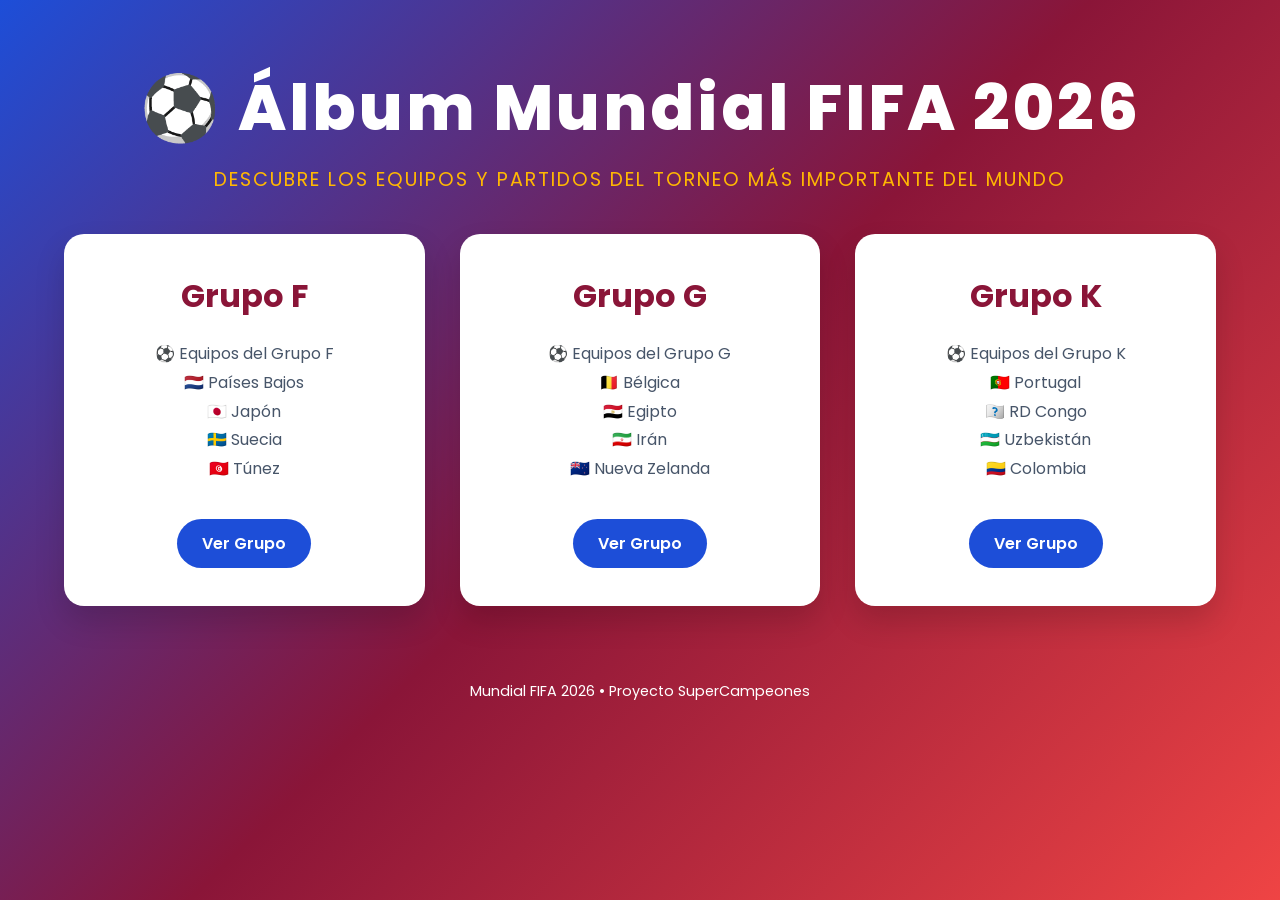
==== index.html @ 411f43a7 "Merge branch 'dev' of https://github.com/Matiazz07/SuperCampeones into dev" ====
<!DOCTYPE html>
<html lang="es">

<head>
    <meta charset="UTF-8">
    <meta name="viewport" content="width=device-width, initial-scale=1.0">
    <title>SuperCampeones - Mundial 2026</title>

    <link rel="preconnect" href="https://fonts.googleapis.com">
    <link rel="preconnect" href="https://fonts.gstatic.com" crossorigin>

    <link href="https://fonts.googleapis.com/css2?family=Poppins:wght@400;600;700;800&display=swap"
        rel="stylesheet">

    <link rel="stylesheet" href="index.css">
</head>

<body>

    <header>

        <h1>⚽ Álbum Mundial FIFA 2026</h1>
        <p>Descubre los equipos y partidos del torneo más importante del mundo</p>

    </header>

    <main class="contenedor">

        <section class="grupos">

            <a href="Grupo_F/paginas/grupoF.html" class="tarjeta">

                <h2>Grupo F</h2>

                <div class="equipos">
                     ⚽ Equipos del Grupo F<br>
                    🇳🇱 Países Bajos <br>
                    🇯🇵 Japón <br>
                    🇸🇪 Suecia <br>
                    🇹🇳 Túnez
                </div>

                <span class="boton">Ver Grupo</span>

            </a>

            <a href="grupo G/paginas/grupoG.html" class="tarjeta">

                <h2>Grupo G</h2>

                <div class="equipos">
                    ⚽ Equipos del Grupo G<br>
                    🇧🇪 Bélgica <br>
                    🇪🇬 Egipto <br>
                    🇮🇷 Irán <br>
                    🇳🇿 Nueva Zelanda
                </div>

                <span class="boton">Ver Grupo</span>

            </a>

            <a href="Grupo K/paginas/grupoK.html" class="tarjeta">

                <h2>Grupo K</h2>

                <div class="equipos">
                    ⚽ Equipos del Grupo K<br>
                    🇵🇹 Portugal <br>
                    🇷🇩 RD Congo <br>
                    🇺🇿 Uzbekistán <br>
                    🇨🇴 Colombia

                </div>

                <span class="boton">Ver Grupo</span>

            </a>

        </section>

    </main>

    <footer>
        Mundial FIFA 2026 • Proyecto SuperCampeones
    </footer>

    <script src="js/script.js"></script>

</body>

</html>
---- index.css ----
*{
    margin:0;
    padding:0;
    box-sizing:border-box;
}

body{
    font-family:'Poppins',sans-serif;
    min-height:100vh;
    background:linear-gradient(
        135deg,
        #1d4ed8 0%,
        #8a1538 50%,
        #ef4444 100%
    );
}

header{
    text-align:center;
    color:white;
    padding:60px 20px 40px;
}

header h1{
    font-size:4rem;
    font-weight:800;
    letter-spacing:3px;
    margin-bottom:10px;
}

header p{
    font-size:1.2rem;
    color:#ffb703;
    text-transform:uppercase;
    letter-spacing:2px;
}

.contenedor{
    width:90%;
    max-width:1200px;
    margin:auto;
    padding-bottom:50px;
}

.grupos{
    display:grid;
    grid-template-columns:repeat(auto-fit,minmax(300px,1fr));
    gap:35px;
}

.tarjeta{
    background:white;
    border-radius:20px;
    padding:35px;
    text-decoration:none;
    color:#0f172a;
    text-align:center;
    transition:0.3s;
    border:3px solid transparent;
    box-shadow:0 15px 30px rgba(0,0,0,.15);
}

.tarjeta:hover{
    transform:translateY(-10px);
    border-color:#ffb703;
}

.tarjeta h2{
    font-size:2rem;
    color:#8a1538;
    margin-bottom:15px;
}

.equipos{
    margin:20px 0;
    color:#475569;
    line-height:1.8;
}

.boton{
    display:inline-block;
    margin-top:15px;
    padding:12px 25px;
    background:#1d4ed8;
    color:white;
    border-radius:30px;
    font-weight:600;
}

footer{
    text-align:center;
    color:white;
    padding:25px;
    font-size:.9rem;
}

@media(max-width:768px){

    header h1{
        font-size:2.5rem;
    }

    .grupos{
        grid-template-columns:1fr;
    }

}
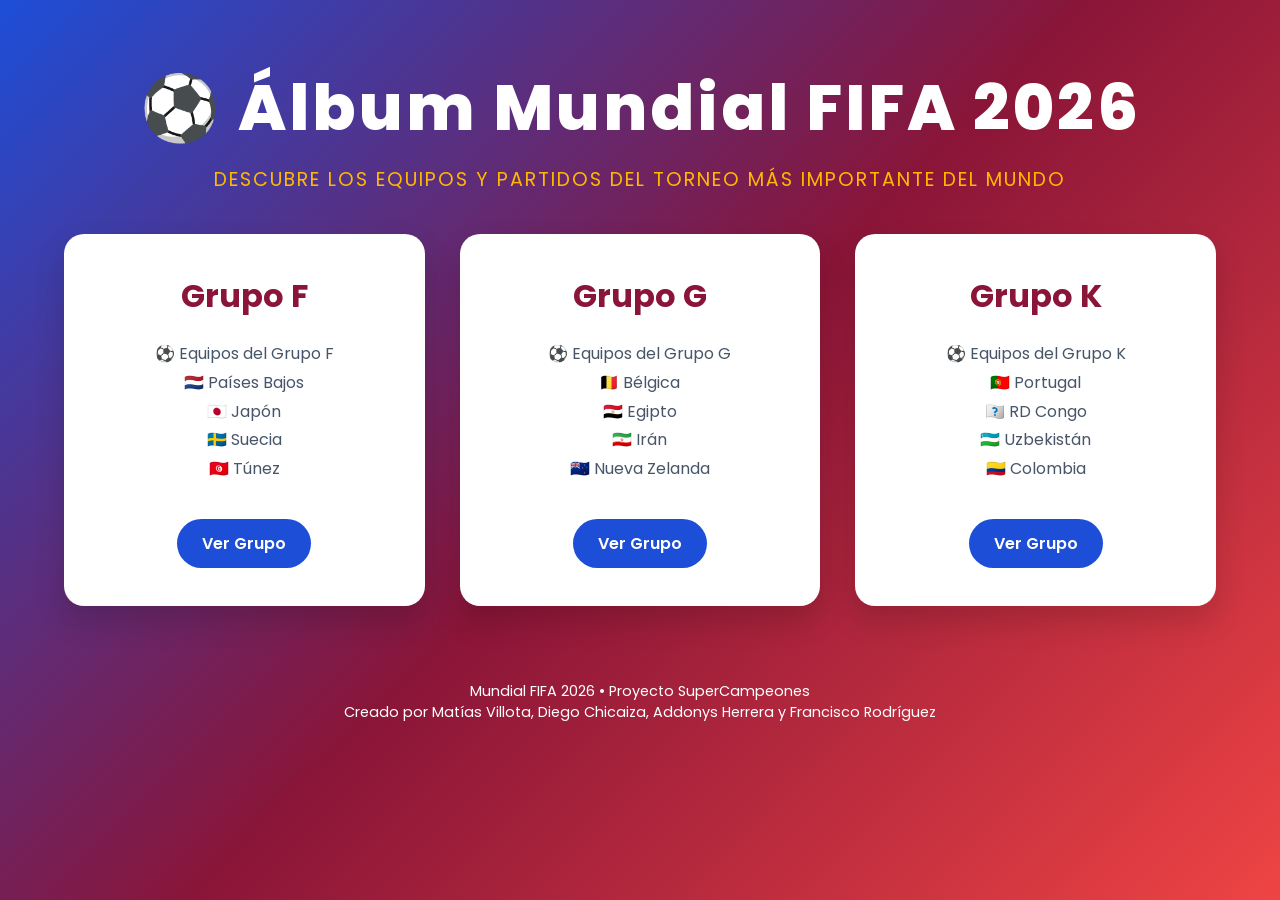
==== commit 2df73d49: "MV: Cambio en los modals" ====
--- a/index.html
+++ b/index.html
@@ -44,7 +44,7 @@
 
             </a>
 
-            <a href="grupo G/paginas/grupoG.html" class="tarjeta">
+            <a href="grupoG/paginas/grupoG.html" class="tarjeta">
 
                 <h2>Grupo G</h2>
 
@@ -82,7 +82,8 @@
     </main>
 
     <footer>
-        Mundial FIFA 2026 • Proyecto SuperCampeones
+        Mundial FIFA 2026 • Proyecto SuperCampeones <br>
+        Creado por Matías Villota, Diego Chicaiza, Addonys Herrera y Francisco Rodríguez
     </footer>
 
     <script src="js/script.js"></script>
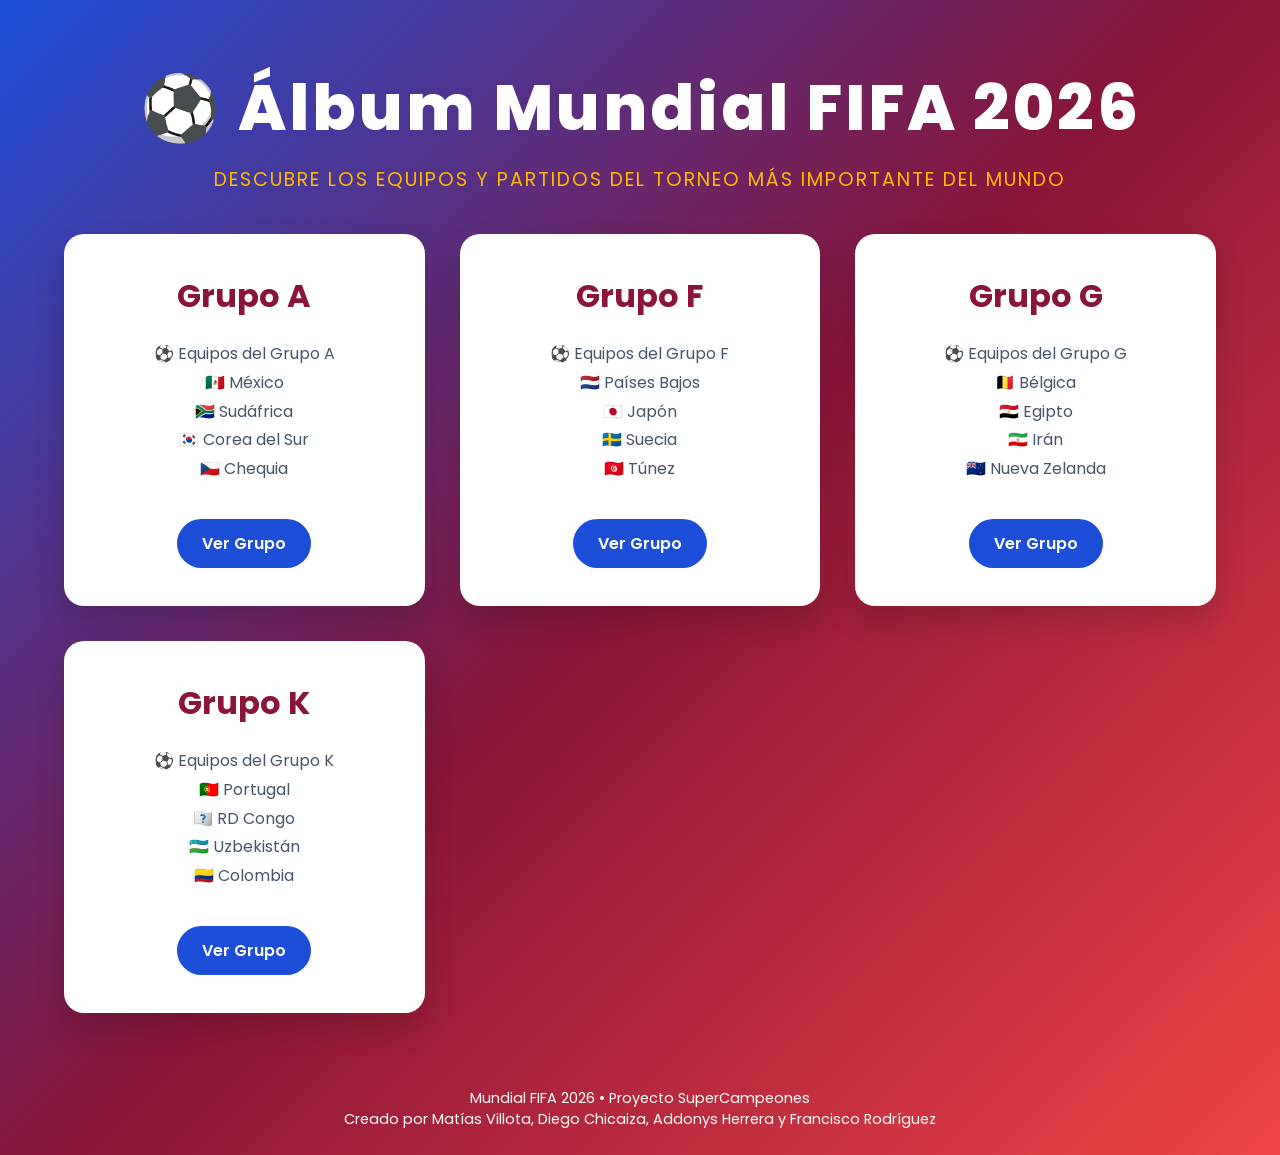
==== commit 23762d0d: "Curiosidades, participaciones y estadistica principales agregados" ====
--- a/index.html
+++ b/index.html
@@ -27,6 +27,22 @@
     <main class="contenedor">
 
         <section class="grupos">
+
+            <a href="grupo_A/paginas/grupoA.html" class="tarjeta">
+
+                <h2>Grupo A</h2>
+
+                <div class="equipos">
+                    ⚽ Equipos del Grupo A<br>
+                    🇲🇽 México <br>
+                    🇿🇦 Sudáfrica <br>
+                    🇰🇷 Corea del Sur <br>
+                    🇨🇿 Chequia
+                </div>
+
+                <span class="boton">Ver Grupo</span>
+
+            </a>
 
             <a href="Grupo_F/paginas/grupoF.html" class="tarjeta">
 
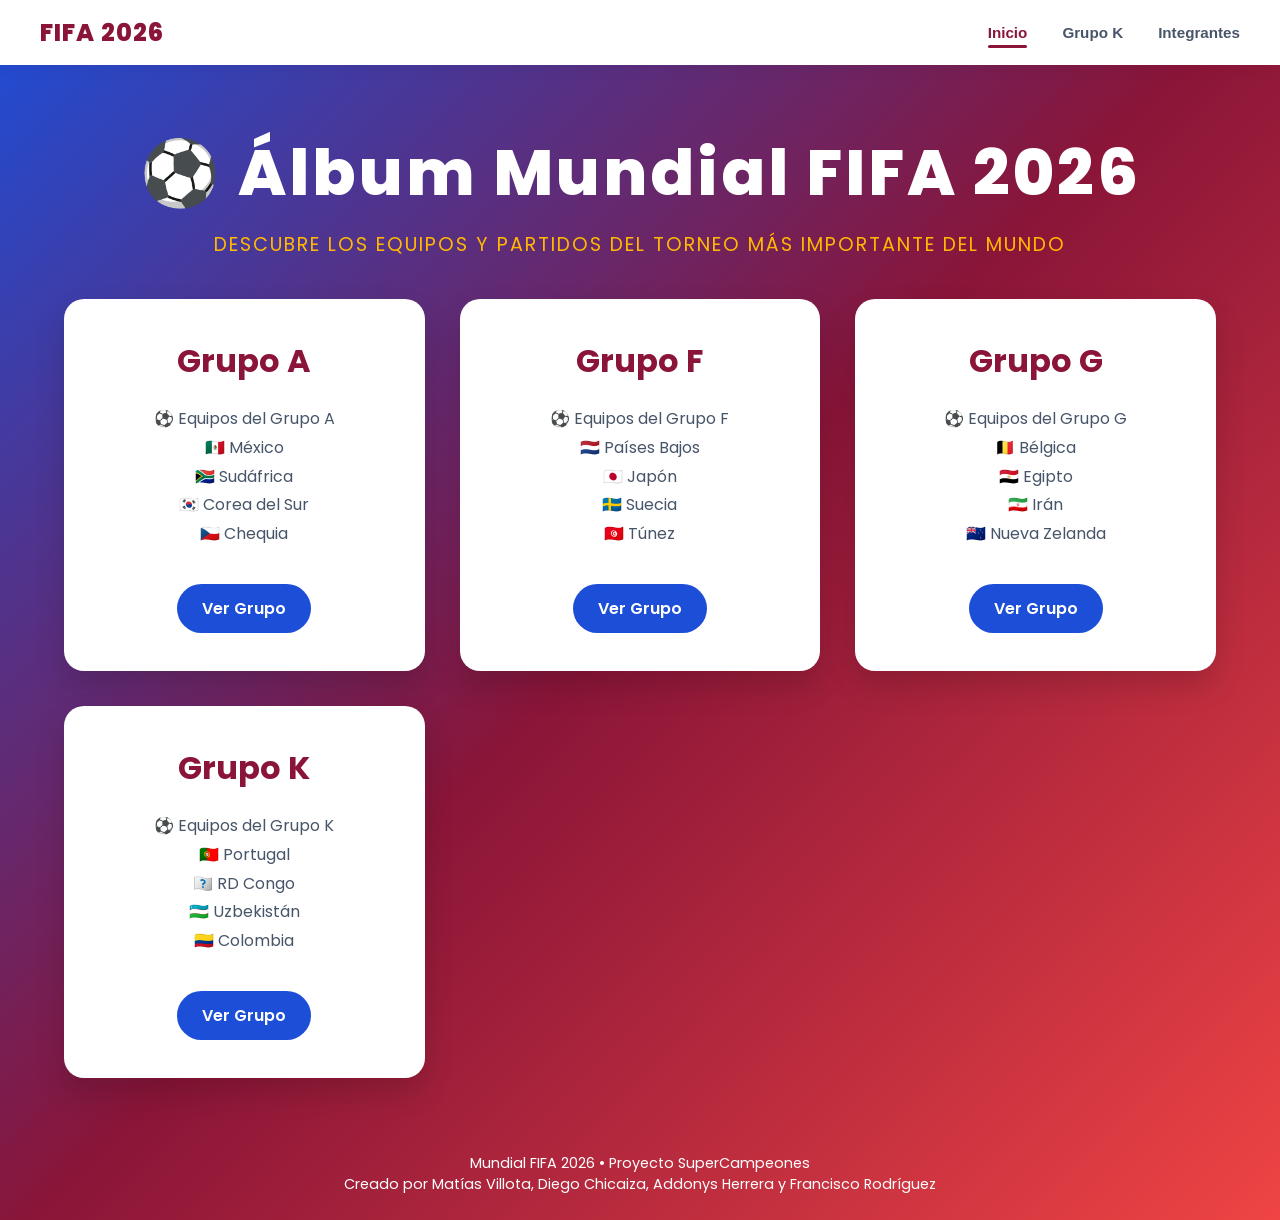
==== commit 191217b9: "MV: Agregar integranteshtml, barra de navegacion y restaurar los htmls borrados" ====
--- a/index.html
+++ b/index.html
@@ -5,33 +5,33 @@
     <meta charset="UTF-8">
     <meta name="viewport" content="width=device-width, initial-scale=1.0">
     <title>SuperCampeones - Mundial 2026</title>
-
     <link rel="preconnect" href="https://fonts.googleapis.com">
     <link rel="preconnect" href="https://fonts.gstatic.com" crossorigin>
-
-    <link href="https://fonts.googleapis.com/css2?family=Poppins:wght@400;600;700;800&display=swap"
-        rel="stylesheet">
-
+    <link href="https://fonts.googleapis.com/css2?family=Poppins:wght@400;600;700;800&display=swap" rel="stylesheet">
     <link rel="stylesheet" href="index.css">
 </head>
 
 <body>
 
+    <nav class="navbar">
+        <a href="index.html" class="navbar-brand">FIFA 2026</a>
+        <ul class="navbar-nav">
+            <li><a href="index.html" class="navbar-link active">Inicio</a></li>
+            <li><a href="Grupo K/paginas/grupoK.html" class="navbar-link">Grupo K</a></li>
+            <li><a href="Grupo K/paginas/integrantes.html" class="navbar-link">Integrantes</a></li>
+        </ul>
+    </nav>
+
     <header>
-
         <h1>⚽ Álbum Mundial FIFA 2026</h1>
         <p>Descubre los equipos y partidos del torneo más importante del mundo</p>
-
     </header>
 
     <main class="contenedor">
-
         <section class="grupos">
 
             <a href="grupo_A/paginas/grupoA.html" class="tarjeta">
-
                 <h2>Grupo A</h2>
-
                 <div class="equipos">
                     ⚽ Equipos del Grupo A<br>
                     🇲🇽 México <br>
@@ -39,31 +39,23 @@
                     🇰🇷 Corea del Sur <br>
                     🇨🇿 Chequia
                 </div>
-
                 <span class="boton">Ver Grupo</span>
-
             </a>
 
             <a href="Grupo_F/paginas/grupoF.html" class="tarjeta">
-
                 <h2>Grupo F</h2>
-
                 <div class="equipos">
-                     ⚽ Equipos del Grupo F<br>
+                    ⚽ Equipos del Grupo F<br>
                     🇳🇱 Países Bajos <br>
                     🇯🇵 Japón <br>
                     🇸🇪 Suecia <br>
                     🇹🇳 Túnez
                 </div>
-
                 <span class="boton">Ver Grupo</span>
-
             </a>
 
             <a href="grupoG/paginas/grupoG.html" class="tarjeta">
-
                 <h2>Grupo G</h2>
-
                 <div class="equipos">
                     ⚽ Equipos del Grupo G<br>
                     🇧🇪 Bélgica <br>
@@ -71,35 +63,27 @@
                     🇮🇷 Irán <br>
                     🇳🇿 Nueva Zelanda
                 </div>
-
                 <span class="boton">Ver Grupo</span>
-
             </a>
 
             <a href="Grupo K/paginas/grupoK.html" class="tarjeta">
-
                 <h2>Grupo K</h2>
-
                 <div class="equipos">
                     ⚽ Equipos del Grupo K<br>
                     🇵🇹 Portugal <br>
                     🇷🇩 RD Congo <br>
                     🇺🇿 Uzbekistán <br>
                     🇨🇴 Colombia
-
                 </div>
-
                 <span class="boton">Ver Grupo</span>
-
             </a>
 
         </section>
-
     </main>
 
     <footer>
         Mundial FIFA 2026 • Proyecto SuperCampeones <br>
-        Creado por Matías Villota, Diego Chicaiza, Addonys Herrera y Francisco Rodríguez
+        <div class="autores"> Creado por Matías Villota, Diego Chicaiza, Addonys Herrera y Francisco Rodríguez </div>
     </footer>
 
     <script src="js/script.js"></script>
--- a/index.css
+++ b/index.css
@@ -1,107 +1,162 @@
-*{
-    margin:0;
-    padding:0;
-    box-sizing:border-box;
+* {
+    margin: 0;
+    padding: 0;
+    box-sizing: border-box;
 }
 
-body{
-    font-family:'Poppins',sans-serif;
-    min-height:100vh;
-    background:linear-gradient(
-        135deg,
-        #1d4ed8 0%,
-        #8a1538 50%,
-        #ef4444 100%
-    );
+body {
+    font-family: 'Poppins', sans-serif;
+    min-height: 100vh;
+    background: linear-gradient(135deg,
+            #1d4ed8 0%,
+            #8a1538 50%,
+            #ef4444 100%);
 }
 
-header{
-    text-align:center;
-    color:white;
-    padding:60px 20px 40px;
+header {
+    text-align: center;
+    color: white;
+    padding: 60px 20px 40px;
 }
 
-header h1{
-    font-size:4rem;
-    font-weight:800;
-    letter-spacing:3px;
-    margin-bottom:10px;
+header h1 {
+    font-size: 4rem;
+    font-weight: 800;
+    letter-spacing: 3px;
+    margin-bottom: 10px;
 }
 
-header p{
-    font-size:1.2rem;
-    color:#ffb703;
-    text-transform:uppercase;
-    letter-spacing:2px;
+header p {
+    font-size: 1.2rem;
+    color: #ffb703;
+    text-transform: uppercase;
+    letter-spacing: 2px;
 }
 
-.contenedor{
-    width:90%;
-    max-width:1200px;
-    margin:auto;
-    padding-bottom:50px;
+.contenedor {
+    width: 90%;
+    max-width: 1200px;
+    margin: auto;
+    padding-bottom: 50px;
 }
 
-.grupos{
-    display:grid;
-    grid-template-columns:repeat(auto-fit,minmax(300px,1fr));
-    gap:35px;
+.grupos {
+    display: grid;
+    grid-template-columns: repeat(auto-fit, minmax(300px, 1fr));
+    gap: 35px;
 }
 
-.tarjeta{
-    background:white;
-    border-radius:20px;
-    padding:35px;
-    text-decoration:none;
-    color:#0f172a;
-    text-align:center;
-    transition:0.3s;
-    border:3px solid transparent;
-    box-shadow:0 15px 30px rgba(0,0,0,.15);
+.tarjeta {
+    background: white;
+    border-radius: 20px;
+    padding: 35px;
+    text-decoration: none;
+    color: #0f172a;
+    text-align: center;
+    transition: 0.3s;
+    border: 3px solid transparent;
+    box-shadow: 0 15px 30px rgba(0, 0, 0, .15);
 }
 
-.tarjeta:hover{
-    transform:translateY(-10px);
-    border-color:#ffb703;
+.tarjeta:hover {
+    transform: translateY(-10px);
+    border-color: #ffb703;
 }
 
-.tarjeta h2{
-    font-size:2rem;
-    color:#8a1538;
-    margin-bottom:15px;
+.tarjeta h2 {
+    font-size: 2rem;
+    color: #8a1538;
+    margin-bottom: 15px;
 }
 
-.equipos{
-    margin:20px 0;
-    color:#475569;
-    line-height:1.8;
+.equipos {
+    margin: 20px 0;
+    color: #475569;
+    line-height: 1.8;
 }
 
-.boton{
-    display:inline-block;
-    margin-top:15px;
-    padding:12px 25px;
-    background:#1d4ed8;
-    color:white;
-    border-radius:30px;
-    font-weight:600;
+.boton {
+    display: inline-block;
+    margin-top: 15px;
+    padding: 12px 25px;
+    background: #1d4ed8;
+    color: white;
+    border-radius: 30px;
+    font-weight: 600;
 }
 
-footer{
-    text-align:center;
-    color:white;
-    padding:25px;
-    font-size:.9rem;
+footer {
+    text-align: center;
+    color: white;
+    padding: 25px;
+    font-size: .9rem;
 }
 
-@media(max-width:768px){
+@media(max-width:768px) {
 
-    header h1{
-        font-size:2.5rem;
+    header h1 {
+        font-size: 2.5rem;
     }
 
-    .grupos{
-        grid-template-columns:1fr;
+    .grupos {
+        grid-template-columns: 1fr;
     }
 
+}
+
+.navbar {
+    display: flex;
+    justify-content: space-between;
+    align-items: center;
+    padding: 15px 40px;
+    background-color: #ffffff;
+    box-shadow: 0 4px 15px rgba(15, 23, 42, 0.05);
+    position: sticky;
+    top: 0;
+    z-index: 100;
+}
+
+.navbar-brand {
+    font-family: 'Poppins', sans-serif;
+    font-size: 1.5rem;
+    font-weight: 800;
+    color: #8a1538;
+    text-decoration: none;
+    letter-spacing: 1px;
+}
+
+.navbar-nav {
+    display: flex;
+    align-items: center;
+    list-style: none;
+    gap: 35px;
+    margin: 0;
+    padding: 0;
+}
+
+.navbar-link {
+    font-family: 'Inter', sans-serif;
+    font-size: 0.95rem;
+    font-weight: 600;
+    color: #475569;
+    text-decoration: none;
+    transition: color 0.2s ease;
+    position: relative;
+    padding: 5px 0;
+}
+
+.navbar-link:hover,
+.navbar-link.active {
+    color: #8a1538;
+}
+
+.navbar-link.active::after {
+    content: '';
+    position: absolute;
+    bottom: -2px;
+    left: 0;
+    width: 100%;
+    height: 3px;
+    background-color: #8a1538;
+    border-radius: 2px;
 }
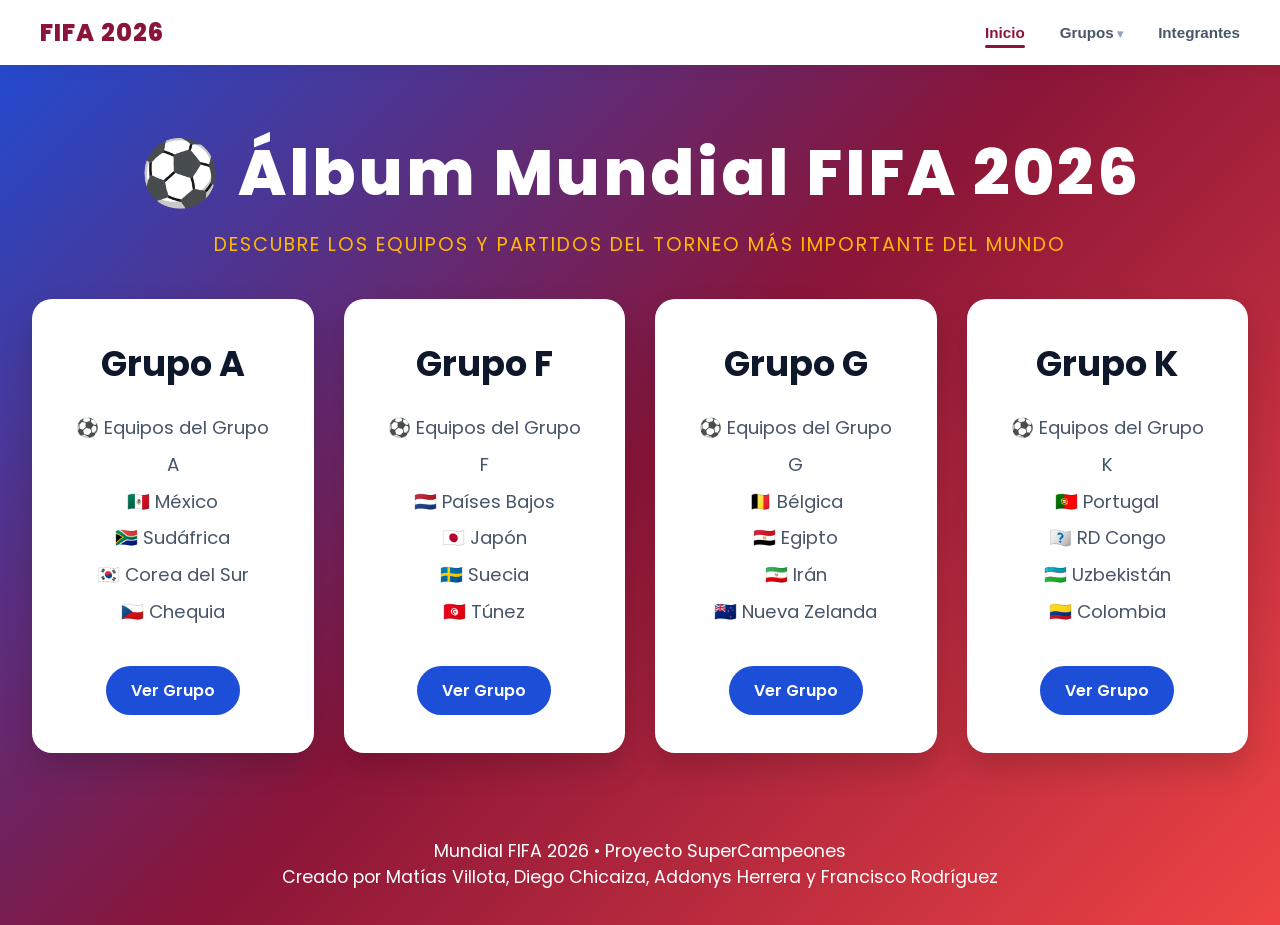
==== commit 2ff930cd: "Archivo integrantes.html movidos al repositorio, y ajustes en index.css e index.html para que se pue" ====
--- a/index.html
+++ b/index.html
@@ -14,13 +14,23 @@
 <body>
 
     <nav class="navbar">
-        <a href="index.html" class="navbar-brand">FIFA 2026</a>
-        <ul class="navbar-nav">
-            <li><a href="index.html" class="navbar-link active">Inicio</a></li>
-            <li><a href="Grupo K/paginas/grupoK.html" class="navbar-link">Grupo K</a></li>
-            <li><a href="Grupo K/paginas/integrantes.html" class="navbar-link">Integrantes</a></li>
-        </ul>
-    </nav>
+    <a href="index.html" class="navbar-brand">FIFA 2026</a>
+    <ul class="navbar-nav">
+        <li><a href="index.html" class="navbar-link active">Inicio</a></li>
+        
+        <li class="dropdown">
+            <a href="#" class="navbar-link dropdown-toggle">Grupos</a>
+            <ul class="dropdown-menu">
+                <li><a href="Grupo_A/paginas/grupoA.html">Grupo A</a></li>
+                <li><a href="Grupo_F/paginas/grupoF.html">Grupo B</a></li>
+                <li><a href="grupoG/paginas/grupoG.html">Grupo C</a></li>
+                <li><a href="Grupo K/paginas/grupoK.html">Grupo K</a></li>
+            </ul>
+        </li>
+        
+        <li><a href="integrantes.html" class="navbar-link">Integrantes</a></li>
+    </ul>
+</nav>
 
     <header>
         <h1>⚽ Álbum Mundial FIFA 2026</h1>
--- a/index.css
+++ b/index.css
@@ -34,16 +34,26 @@
 }
 
 .contenedor {
-    width: 90%;
-    max-width: 1200px;
+    width: 95%;              
+    max-width: 1440px;       
     margin: auto;
     padding-bottom: 50px;
 }
 
 .grupos {
     display: grid;
-    grid-template-columns: repeat(auto-fit, minmax(300px, 1fr));
-    gap: 35px;
+    grid-template-columns: repeat(4, 1fr);
+    gap: 30px;            /* Volvemos a un gap óptimo para evitar que colapsen en pantallas medianas */
+    width: 100%;
+    box-sizing: border-box;
+}
+
+/* Si la pantalla es muy pequeña para los 4 en línea, se adaptará elegantemente */
+@media (max-width: 1024px) {
+    .grupos {
+        grid-template-columns: repeat(2, 1fr); /* 2x2 en pantallas medianas */
+        gap: 30px;
+    }
 }
 
 .tarjeta {
@@ -64,15 +74,15 @@
 }
 
 .tarjeta h2 {
-    font-size: 2rem;
-    color: #8a1538;
+    font-size: 2.2rem;   
     margin-bottom: 15px;
 }
 
-.equipos {
+.tarjeta .equipos {
     margin: 20px 0;
     color: #475569;
-    line-height: 1.8;
+    line-height: 2;       
+    font-size: 1.15rem;   
 }
 
 .boton {
@@ -88,8 +98,8 @@
 footer {
     text-align: center;
     color: white;
-    padding: 25px;
-    font-size: .9rem;
+    padding: 35px 25px;
+    font-size: 1.1rem;     
 }
 
 @media(max-width:768px) {
@@ -159,4 +169,163 @@
     height: 3px;
     background-color: #8a1538;
     border-radius: 2px;
+}
+
+/* ==========================================================================
+   ESTILOS ADAPTADOS PARA LA PÁGINA DE INTEGRANTES (RAÍZ)
+   ========================================================================== */
+
+.header-grupo {
+    background: linear-gradient(135deg, #1d4ed8 0%, #8a1538 50%, #ef4444 100%);
+    color: white;
+    text-align: center;
+    padding: 50px 20px;
+    margin-bottom: 40px;
+    box-shadow: 0 6px 20px rgba(0, 0, 0, 0.2);
+    border-bottom: 5px solid #ffb703;
+}
+
+.header-grupo h1 {
+    font-family: 'Poppins', sans-serif;
+    font-size: 3rem;
+    font-weight: 800;
+    letter-spacing: 3px;
+    margin-bottom: 8px;
+}
+
+.header-grupo .subtitulo {
+    font-size: 1.1rem;
+    color: #ffb703;
+    font-weight: 600;
+    text-transform: uppercase;
+    letter-spacing: 2px;
+}
+
+.contenedor-principal {
+    width: 95%;
+    max-width: 1440px; /* Misma amplitud que el inicio para que se vea gigante */
+    margin: 0 auto;
+    padding-bottom: 50px;
+}
+
+.seccion-cromos {
+    display: grid;
+    grid-template-columns: repeat(4, 1fr); /* Fuerza a los 4 integrantes en una sola fila horizontal */
+    gap: 50px;                             /* Separación idéntica y elegante a la del index */
+    width: 100%;
+}
+
+.cromo-pais {
+    background-color: white;
+    border: 2px solid #ffb703;
+    border-radius: 16px;
+    overflow: hidden;
+    box-shadow: 0 15px 30px rgba(0, 0, 0, .15);
+    transition: transform 0.3s ease, box-shadow 0.3s ease;
+}
+
+.cromo-pais:hover {
+    transform: translateY(-8px);
+    box-shadow: 0 20px 40px rgba(138, 21, 56, 0.2);
+}
+
+.cromo-imagen {
+    position: relative;
+    width: 100%;
+    height: 160px;
+}
+
+.cromo-contenido {
+    padding: 25px 20px;
+    text-align: center;
+}
+
+.cromo-contenido h3 {
+    font-family: 'Poppins', sans-serif;
+    font-size: 1.3rem;
+    color: #8a1538;
+    margin-bottom: 15px;
+    letter-spacing: 0.5px;
+    border-bottom: 2px solid #f0f4f8;
+    padding-bottom: 8px;
+}
+
+.info-estatica {
+    text-align: left;
+    font-size: 1.05rem; /* Tamaño de letra cómodo e intermedio */
+}
+
+.info-estatica p {
+    margin-bottom: 12px;
+    color: #0f172a;
+}
+
+.info-estatica strong {
+    color: #475569;
+    font-weight: 600;
+}
+
+/* ==========================================================================
+   ESTILOS INTERACTIVOS PARA EL MENÚ DESPLEGABLE (DROPDOWN)
+   ========================================================================== */
+
+.dropdown {
+    position: relative;
+}
+
+/* Flecha estética al lado de 'Grupos' */
+.dropdown-toggle::after {
+    content: ' ▾';
+    font-size: 0.75rem;
+    vertical-align: middle;
+    color: #94a3b8;
+    transition: color 0.2s;
+}
+
+.dropdown:hover .dropdown-toggle::after {
+    color: #8a1538;
+}
+
+/* Caja flotante de los grupos */
+.dropdown-menu {
+    position: absolute;
+    top: 100%;
+    left: 50%;
+    transform: translateX(-50%) translateY(15px);
+    background-color: #ffffff;
+    min-width: 160px;
+    box-shadow: 0 10px 30px rgba(15, 23, 42, 0.15);
+    border-radius: 12px;
+    list-style: none;
+    padding: 8px 0;
+    margin: 0;
+    opacity: 0;
+    visibility: hidden;
+    transition: transform 0.3s cubic-bezier(0.4, 0, 0.2, 1), opacity 0.3s ease, visibility 0.3s;
+    border: 1px solid #e2e8f0;
+    z-index: 200;
+}
+
+.dropdown-menu li a {
+    display: block;
+    padding: 10px 20px;
+    color: #475569;
+    text-decoration: none;
+    font-family: 'Inter', sans-serif;
+    font-size: 0.95rem;
+    font-weight: 600;
+    text-align: center;
+    transition: background-color 0.2s ease, color 0.2s ease;
+}
+
+.dropdown-menu li a:hover {
+    background-color: #f8fafc;
+    color: #8a1538;
+}
+
+/* Muestra el menú al pasar el mouse */
+.dropdown:hover .dropdown-menu {
+    opacity: 1;
+    visibility: visible;
+    transform: translateX(-50%) translateY(5px);
 }
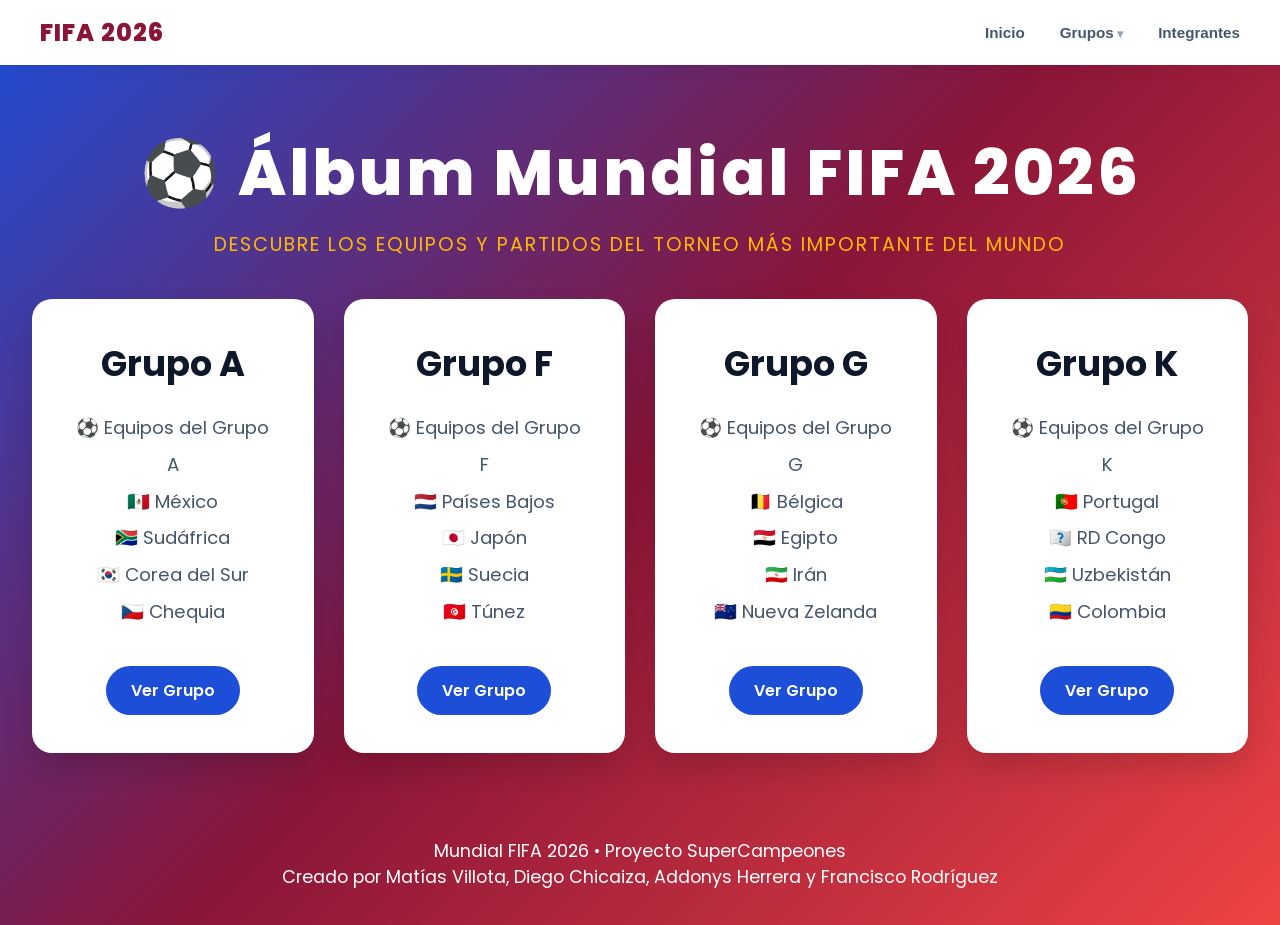
==== commit dba93981: "AH Agregar barra de navegacion en pagina principal del Grupo F" ====
--- a/index.html
+++ b/index.html
@@ -14,19 +14,19 @@
 <body>
 
     <nav class="navbar">
-    <a href="index.html" class="navbar-brand">FIFA 2026</a>
+    <a href="../../index.html" class="navbar-brand">FIFA 2026</a>
     <ul class="navbar-nav">
-        <li><a href="index.html" class="navbar-link active">Inicio</a></li>
+        <li><a href="../../index.html" class="navbar-link">Inicio</a></li>
         
-        <li class="dropdown">
-            <a href="#" class="navbar-link dropdown-toggle">Grupos</a>
-            <ul class="dropdown-menu">
-                <li><a href="Grupo_A/paginas/grupoA.html">Grupo A</a></li>
-                <li><a href="Grupo_F/paginas/grupoF.html">Grupo B</a></li>
-                <li><a href="grupoG/paginas/grupoG.html">Grupo C</a></li>
-                <li><a href="Grupo K/paginas/grupoK.html">Grupo K</a></li>
-            </ul>
-        </li>
+       <li class="dropdown">
+        <a href="#" class="navbar-link dropdown-toggle">Grupos</a>
+    <ul class="dropdown-menu">
+        <li><a href="Grupo_A/paginas/grupoA.html">Grupo A</a></li>
+        <li><a href="Grupo_F/paginas/grupoF.html">Grupo F</a></li>
+        <li><a href="grupoG/paginas/grupoG.html">Grupo G</a></li>
+        <li><a href="Grupo K/paginas/grupoK.html">Grupo K</a></li>
+    </ul>
+</li>
         
         <li><a href="integrantes.html" class="navbar-link">Integrantes</a></li>
     </ul>
